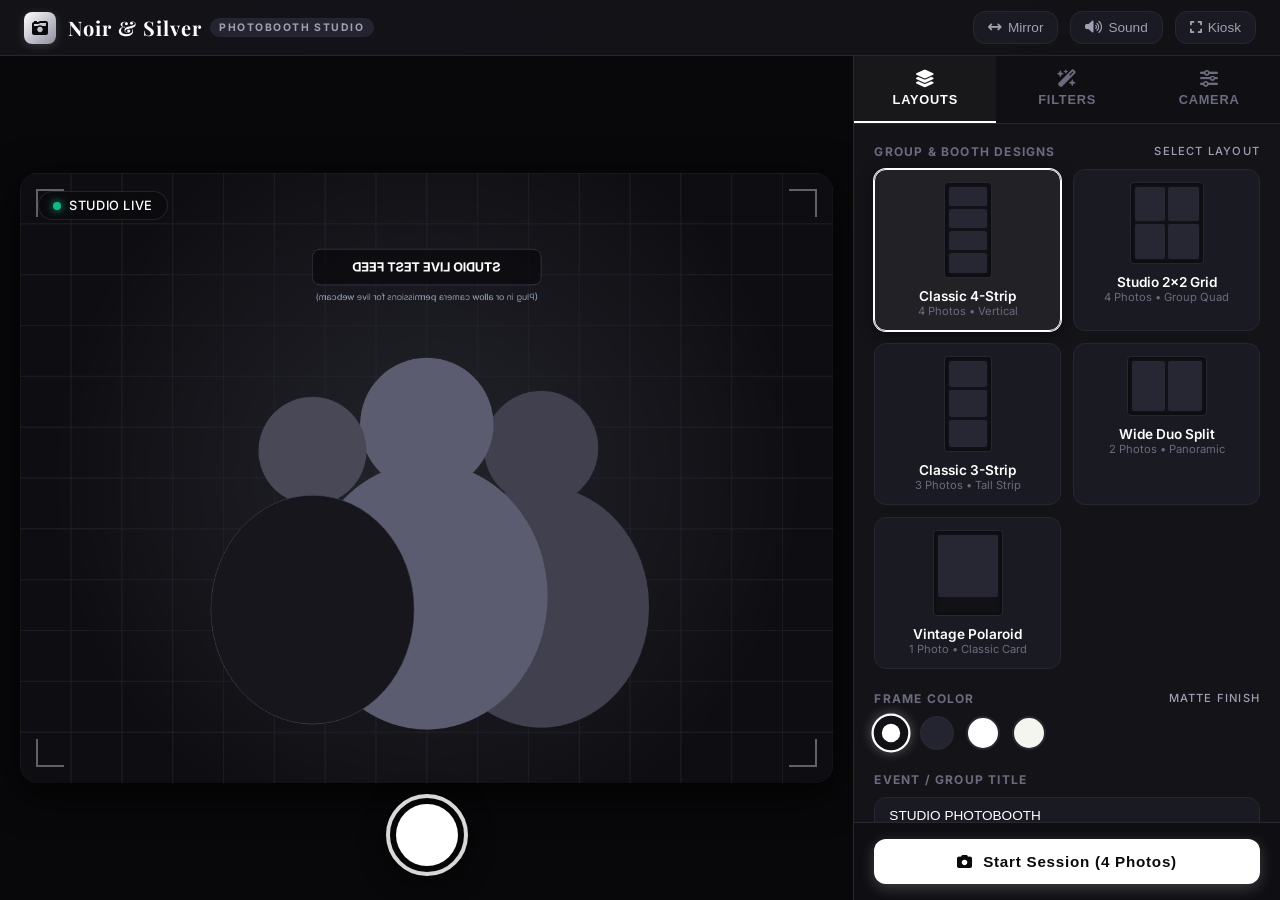
==== index.html @ 3fa431a9 "Add files via upload" ====
<!DOCTYPE html>
<html lang="en">
<head>
  <meta charset="UTF-8">
  <meta name="viewport" content="width=device-width, initial-scale=1.0, maximum-scale=1.0, user-scalable=no">
  <title>Classic Studio Photobooth</title>
  <meta name="description" content="Classic black and gray photobooth web application optimized for tablets and group photos">
  
  <!-- Google Fonts: Inter & Playfair Display -->
  <link rel="preconnect" href="https://fonts.googleapis.com">
  <link rel="preconnect" href="https://fonts.gstatic.com" crossorigin>
  <link href="https://fonts.googleapis.com/css2?family=Inter:wght@400;500;600;700&family=Playfair+Display:ital,wght@0,600;0,700;0,800;1,600;1,700&display=swap" rel="stylesheet">
  
  <!-- FontAwesome Icons -->
  <link rel="stylesheet" href="https://cdnjs.cloudflare.com/ajax/libs/font-awesome/6.5.1/css/all.min.css">
  
  <!-- Custom Stylesheet -->
  <link rel="stylesheet" href="css/style.css">
</head>
<body>

  <!-- Fullscreen Studio Flash Overlay -->
  <div id="flashLayer" class="flash-layer"></div>

  <!-- App Main Container -->
  <div class="app-container">
    
    <!-- Header Bar -->
    <header class="app-header">
      <div class="brand-wrapper">
        <div class="brand-icon">
          <i class="fa-solid fa-camera-retro"></i>
        </div>
        <div class="brand-title">
          Noir & Silver
          <span class="brand-tag">Photobooth Studio</span>
        </div>
      </div>

      <div class="header-actions">
        <button id="btnFlipCamera" class="btn-header" title="Mirror / Flip camera">
          <i class="fa-solid fa-arrows-left-right"></i>
          <span>Mirror</span>
        </button>

        <button id="btnSoundToggle" class="btn-header" title="Toggle audio feedback">
          <i class="fa-solid fa-volume-high"></i>
          <span>Sound</span>
        </button>

        <button id="btnFullscreen" class="btn-header" title="Fullscreen Kiosk Mode">
          <i class="fa-solid fa-expand"></i>
          <span>Kiosk</span>
        </button>
      </div>
    </header>

    <!-- Main Split Layout: 2/3 Camera Viewfinder, 1/3 Studio Options -->
    <main class="main-layout">
      
      <!-- LEFT SECTION (2/3): LIVE CAMERA VIEWFINDER -->
      <section class="viewfinder-section">
        <div class="viewfinder-wrapper">
          <div id="viewfinderBox" class="viewfinder-box aspect-4-3">
            
            <!-- Live WebRTC Video Stream -->
            <video id="videoStream" autoplay playsinline muted></video>

            <!-- Framing Crosshair Corners -->
            <div class="frame-corner top-left"></div>
            <div class="frame-corner top-right"></div>
            <div class="frame-corner bottom-left"></div>
            <div class="frame-corner bottom-right"></div>

            <!-- Viewfinder Header Overlay -->
            <div class="viewfinder-overlay">
              <div class="overlay-top">
                <div id="statusBadge" class="status-badge">
                  <span id="statusDot" class="status-dot"></span>
                  <span>STUDIO LIVE</span>
                </div>

                <div id="sequenceProgress" class="sequence-progress">
                  <i class="fa-solid fa-film"></i>
                  <span id="sequenceText">Photo 1 of 4</span>
                </div>
              </div>
            </div>

            <!-- Large Countdown Overlay -->
            <div id="countdownOverlay" class="countdown-overlay">
              <div id="countdownNumber" class="countdown-number">3</div>
              <div id="countdownLabel" class="countdown-label">GET READY</div>
            </div>

          </div>
        </div>

        <!-- Big Tactile Viewfinder Shutter Trigger Bar -->
        <div class="viewfinder-controls">
          <button id="btnShutter" class="btn-shutter" title="Take Photo (Spacebar)">
            <div class="btn-shutter-inner"></div>
          </button>
        </div>
      </section>

      <!-- RIGHT SECTION (1/3): CONTROLS & DESIGNS SIDEBAR -->
      <aside class="controls-sidebar">
        
        <!-- Sidebar Navigation Tabs -->
        <nav class="sidebar-tabs">
          <button class="tab-btn active" data-tab="tabLayouts">
            <i class="fa-solid fa-layer-group"></i>
            <span>Layouts</span>
          </button>
          <button class="tab-btn" data-tab="tabFilters">
            <i class="fa-solid fa-wand-magic-sparkles"></i>
            <span>Filters</span>
          </button>
          <button class="tab-btn" data-tab="tabCamera">
            <i class="fa-solid fa-sliders"></i>
            <span>Camera</span>
          </button>
        </nav>

        <!-- Sidebar Tab Panes -->
        <div class="sidebar-content">
          
          <!-- TAB 1: GROUP LAYOUTS & DESIGNS -->
          <div id="tabLayouts" class="tab-pane active">
            
            <div class="control-group">
              <div class="control-title">
                <span>Group & Booth Designs</span>
                <span class="badge">Select Layout</span>
              </div>
              
              <div class="template-card-grid">
                
                <!-- Classic 4-Strip -->
                <div class="template-card selected" data-template="strip-4">
                  <div class="template-wireframe wireframe-strip-4">
                    <div class="wireframe-slot"></div>
                    <div class="wireframe-slot"></div>
                    <div class="wireframe-slot"></div>
                    <div class="wireframe-slot"></div>
                  </div>
                  <div class="template-info">
                    <div class="template-name">Classic 4-Strip</div>
                    <div class="template-shots">4 Photos • Vertical</div>
                  </div>
                </div>

                <!-- 2x2 Quad Grid (Great for Groups) -->
                <div class="template-card" data-template="grid-2x2">
                  <div class="template-wireframe wireframe-grid-2x2">
                    <div class="wireframe-slot"></div>
                    <div class="wireframe-slot"></div>
                    <div class="wireframe-slot"></div>
                    <div class="wireframe-slot"></div>
                  </div>
                  <div class="template-info">
                    <div class="template-name">Studio 2×2 Grid</div>
                    <div class="template-shots">4 Photos • Group Quad</div>
                  </div>
                </div>

                <!-- Minimal 3-Strip -->
                <div class="template-card" data-template="strip-3">
                  <div class="template-wireframe wireframe-strip-3">
                    <div class="wireframe-slot"></div>
                    <div class="wireframe-slot"></div>
                    <div class="wireframe-slot"></div>
                  </div>
                  <div class="template-info">
                    <div class="template-name">Classic 3-Strip</div>
                    <div class="template-shots">3 Photos • Tall Strip</div>
                  </div>
                </div>

                <!-- Wide Duo Split -->
                <div class="template-card" data-template="wide-duo">
                  <div class="template-wireframe wireframe-duo">
                    <div class="wireframe-slot"></div>
                    <div class="wireframe-slot"></div>
                  </div>
                  <div class="template-info">
                    <div class="template-name">Wide Duo Split</div>
                    <div class="template-shots">2 Photos • Panoramic</div>
                  </div>
                </div>

                <!-- Vintage Polaroid -->
                <div class="template-card" data-template="polaroid">
                  <div class="template-wireframe wireframe-polaroid">
                    <div class="wireframe-slot"></div>
                  </div>
                  <div class="template-info">
                    <div class="template-name">Vintage Polaroid</div>
                    <div class="template-shots">1 Photo • Classic Card</div>
                  </div>
                </div>

              </div>
            </div>

            <!-- Frame Customization -->
            <div class="control-group">
              <div class="control-title">
                <span>Frame Color</span>
                <span class="badge">Matte Finish</span>
              </div>
              <div class="color-picker-row">
                <div class="color-option selected" data-color="#111116" style="background: #111116;" title="Obsidian Black"></div>
                <div class="color-option" data-color="#242430" style="background: #242430;" title="Slate Graphite"></div>
                <div class="color-option" data-color="#ffffff" style="background: #ffffff;" title="Pure Studio White"></div>
                <div class="color-option" data-color="#f5f5f0" style="background: #f5f5f0;" title="Classic Ivory Cream"></div>
              </div>
            </div>

            <!-- Custom Event Branding Text -->
            <div class="control-group">
              <div class="control-title">
                <span>Event / Group Title</span>
              </div>
              <input type="text" id="customEventText" class="custom-input" value="STUDIO PHOTOBOOTH" placeholder="e.g. Birthday Bash 2026, Friends Forever">
            </div>

          </div>

          <!-- TAB 2: FILTERS & EFFECTS -->
          <div id="tabFilters" class="tab-pane">
            
            <div class="control-group">
              <div class="control-title">
                <span>Studio Color Grading</span>
                <span class="badge">Live & Final</span>
              </div>

              <div class="filter-grid">
                
                <div class="filter-item selected" data-filter="normal">
                  <div class="filter-swatch swatch-normal"></div>
                  <span class="filter-name">Natural</span>
                </div>

                <div class="filter-item" data-filter="noir">
                  <div class="filter-swatch swatch-noir"></div>
                  <span class="filter-name">Noir B&W</span>
                </div>

                <div class="filter-item" data-filter="sepia">
                  <div class="filter-swatch swatch-sepia"></div>
                  <span class="filter-name">Vintage</span>
                </div>

                <div class="filter-item" data-filter="velvet">
                  <div class="filter-swatch swatch-velvet"></div>
                  <span class="filter-name">Velvet Mono</span>
                </div>

                <div class="filter-item" data-filter="warm">
                  <div class="filter-swatch swatch-warm"></div>
                  <span class="filter-name">Warm Glow</span>
                </div>

                <div class="filter-item" data-filter="cool">
                  <div class="filter-swatch swatch-cool"></div>
                  <span class="filter-name">Cyber Chill</span>
                </div>

              </div>
            </div>

          </div>

          <!-- TAB 3: CAMERA, SIZES & TIMER -->
          <div id="tabCamera" class="tab-pane">
            
            <!-- Camera Device Selection -->
            <div class="control-group">
              <div class="control-title">
                <span>Camera Device</span>
                <i class="fa-solid fa-video"></i>
              </div>
              <div class="select-wrapper">
                <select id="cameraSelect" class="custom-select">
                  <option value="">Detecting cameras...</option>
                </select>
                <i class="fa-solid fa-chevron-down select-arrow"></i>
              </div>
            </div>

            <!-- Aspect Ratio Preset (Sizes) -->
            <div class="control-group">
              <div class="control-title">
                <span>Camera Frame Size</span>
                <span class="badge">Aspect Ratio</span>
              </div>
              <div class="option-grid cols-4">
                <button class="btn-option selected" data-aspect="4/3">
                  <strong>4:3</strong>
                  <span style="font-size: 0.65rem;">Classic</span>
                </button>
                <button class="btn-option" data-aspect="16/9">
                  <strong>16:9</strong>
                  <span style="font-size: 0.65rem;">Widescreen</span>
                </button>
                <button class="btn-option" data-aspect="1/1">
                  <strong>1:1</strong>
                  <span style="font-size: 0.65rem;">Square</span>
                </button>
                <button class="btn-option" data-aspect="3/2">
                  <strong>3:2</strong>
                  <span style="font-size: 0.65rem;">Photo</span>
                </button>
              </div>
            </div>

            <!-- Countdown Timer Duration -->
            <div class="control-group">
              <div class="control-title">
                <span>Countdown Counter</span>
                <i class="fa-regular fa-clock"></i>
              </div>
              <div class="option-grid cols-4">
                <button class="btn-option" data-timer="0">Off</button>
                <button class="btn-option selected" data-timer="3">3s</button>
                <button class="btn-option" data-timer="5">5s</button>
                <button class="btn-option" data-timer="10">10s</button>
              </div>
            </div>

          </div>

        </div>

        <!-- Sidebar Bottom Shutter Action -->
        <footer class="sidebar-footer">
          <button id="btnStartSession" class="btn-start-session">
            <i class="fa-solid fa-camera"></i>
            <span>Start Session (4 Photos)</span>
          </button>
        </footer>

      </aside>

    </main>

  </div>

  <!-- RESULT & COMPOSITE PREVIEW MODAL -->
  <div id="resultModal" class="modal-backdrop">
    <div class="result-modal">
      
      <!-- Left Panel: Final Rendered Composite Canvas -->
      <div class="result-preview-panel">
        <canvas id="compositeCanvas"></canvas>
      </div>

      <!-- Right Panel: Download, Print & Retake Controls -->
      <div class="result-actions-panel">
        
        <div>
          <div class="result-header">
            <div>
              <h2 class="result-title">Studio Print</h2>
              <p class="result-subtitle">High-resolution group photobooth composite</p>
            </div>
            <button id="btnCloseModal" class="btn-close-modal" title="Close Preview">
              <i class="fa-solid fa-xmark"></i>
            </button>
          </div>

          <div class="result-quick-tweaks">
            <p style="font-size: 0.8rem; color: var(--text-muted); text-transform: uppercase; letter-spacing: 0.05em; font-weight: 600;">Quick Adjustments</p>
            <p style="font-size: 0.85rem; color: var(--text-secondary);">
              You can click any filter or frame color in the sidebar tabs to re-color your strip instantly before printing or downloading!
            </p>
          </div>
        </div>

        <div class="result-buttons">
          <button id="btnPrintPhoto" class="btn-primary-action">
            <i class="fa-solid fa-print"></i>
            <span>Print Photo Strip</span>
          </button>

          <button id="btnDownloadPng" class="btn-secondary-action">
            <i class="fa-solid fa-download"></i>
            <span>Save High-Res PNG</span>
          </button>

          <button id="btnDownloadJpg" class="btn-secondary-action">
            <i class="fa-regular fa-image"></i>
            <span>Save JPEG</span>
          </button>

          <button id="btnRetakeAll" class="btn-secondary-action btn-retake">
            <i class="fa-solid fa-arrow-rotate-left"></i>
            <span>Retake Session</span>
          </button>
        </div>

      </div>

    </div>
  </div>

  <!-- Application Logic Scripts -->
  <script src="js/audio.js"></script>
  <script src="js/camera.js"></script>
  <script src="js/templates.js"></script>
  <script src="js/app.js"></script>
</body>
</html>
---- css/style.css ----
/* ==========================================================================
   CLASSIC STUDIO PHOTOBOOTH - STYLESHEET
   Aesthetic: Classic Obsidian Black, Slate Gray & Crisp White Typography
   Optimized for Tablets (Landscape) & Desktop
   ========================================================================== */

:root {
  /* Color Palette */
  --bg-main: #0a0a0d;
  --bg-surface: #131318;
  --bg-surface-elevated: #1a1a22;
  --bg-surface-active: #242430;
  --border-subtle: #272733;
  --border-active: #505066;
  --border-focus: #8e8ea0;
  
  --text-primary: #ffffff;
  --text-secondary: #a0a0b2;
  --text-muted: #6b6b7e;
  
  --accent-white: #ffffff;
  --accent-gray: #71717a;
  --accent-silver: #d4d4d8;
  --accent-red: #ef4444;
  --accent-gold: #eab308;
  
  /* Layout variables */
  --sidebar-width: 380px;
  --header-height: 56px;
  --border-radius-sm: 8px;
  --border-radius-md: 12px;
  --border-radius-lg: 18px;
  --border-radius-full: 9999px;
  
  /* Transitions */
  --transition-fast: 0.15s ease;
  --transition-normal: 0.25s cubic-bezier(0.4, 0, 0.2, 1);
  --shadow-subtle: 0 4px 20px rgba(0, 0, 0, 0.4);
  --shadow-elevated: 0 8px 30px rgba(0, 0, 0, 0.7);
}

* {
  box-sizing: border-box;
  margin: 0;
  padding: 0;
  -webkit-tap-highlight-color: transparent;
  user-select: none;
}

html, body {
  width: 100%;
  height: 100%;
  overflow: hidden;
  background-color: var(--bg-main);
  color: var(--text-primary);
  font-family: 'Inter', -apple-system, BlinkMacSystemFont, "Segoe UI", Roboto, sans-serif;
  -webkit-font-smoothing: antialiased;
}

/* App Container */
.app-container {
  display: flex;
  flex-direction: column;
  width: 100vw;
  height: 100vh;
  background: radial-gradient(circle at 30% 20%, #15151e 0%, #0a0a0d 100%);
  position: relative;
}

/* Top App Header */
.app-header {
  height: var(--header-height);
  padding: 0 24px;
  display: flex;
  align-items: center;
  justify-content: space-between;
  border-bottom: 1px solid var(--border-subtle);
  background: rgba(19, 19, 24, 0.85);
  backdrop-filter: blur(12px);
  z-index: 20;
}

.brand-wrapper {
  display: flex;
  align-items: center;
  gap: 12px;
}

.brand-icon {
  width: 32px;
  height: 32px;
  border-radius: 8px;
  background: linear-gradient(135deg, #ffffff, #8e8ea0);
  display: flex;
  align-items: center;
  justify-content: center;
  color: #0a0a0d;
  box-shadow: 0 2px 10px rgba(255, 255, 255, 0.15);
}

.brand-title {
  font-family: 'Playfair Display', Georgia, serif;
  font-size: 1.25rem;
  font-weight: 700;
  letter-spacing: 0.05em;
  color: #ffffff;
  display: flex;
  align-items: center;
  gap: 8px;
}

.brand-tag {
  font-family: 'Inter', sans-serif;
  font-size: 0.65rem;
  text-transform: uppercase;
  letter-spacing: 0.15em;
  padding: 2px 8px;
  border-radius: var(--border-radius-full);
  background: var(--bg-surface-active);
  color: var(--text-secondary);
  border: 1px solid var(--border-subtle);
}

.header-actions {
  display: flex;
  align-items: center;
  gap: 12px;
}

.btn-header {
  background: var(--bg-surface-elevated);
  border: 1px solid var(--border-subtle);
  color: var(--text-secondary);
  padding: 8px 14px;
  border-radius: var(--border-radius-md);
  font-size: 0.85rem;
  cursor: pointer;
  display: flex;
  align-items: center;
  gap: 6px;
  transition: all var(--transition-fast);
}

.btn-header:hover {
  background: var(--bg-surface-active);
  color: var(--text-primary);
  border-color: var(--border-active);
}

/* Main Split View: 2/3 Left Camera Viewport, 1/3 Right Controls */
.main-layout {
  flex: 1;
  display: grid;
  grid-template-columns: 2fr 1fr;
  height: calc(100vh - var(--header-height));
  overflow: hidden;
  position: relative;
}

/* ==========================================================================
   LEFT: CAMERA VIEWFINDER (2/3 of Screen)
   ========================================================================== */
.viewfinder-section {
  position: relative;
  display: flex;
  flex-direction: column;
  align-items: center;
  justify-content: center;
  padding: 20px;
  overflow: hidden;
  background: #08080a;
}

.viewfinder-wrapper {
  position: relative;
  width: 100%;
  height: 100%;
  max-width: 100%;
  max-height: 100%;
  display: flex;
  align-items: center;
  justify-content: center;
}

.viewfinder-box {
  position: relative;
  border-radius: var(--border-radius-lg);
  overflow: hidden;
  background: #000000;
  box-shadow: 0 10px 40px rgba(0, 0, 0, 0.8), inset 0 0 0 1px var(--border-subtle);
  display: flex;
  align-items: center;
  justify-content: center;
  transition: aspect-ratio var(--transition-normal);
  aspect-ratio: 4 / 3;
  max-width: 100%;
  max-height: 100%;
}

/* Aspect ratio modifier classes */
.viewfinder-box.aspect-4-3 { aspect-ratio: 4 / 3; }
.viewfinder-box.aspect-16-9 { aspect-ratio: 16 / 9; }
.viewfinder-box.aspect-1-1 { aspect-ratio: 1 / 1; }
.viewfinder-box.aspect-3-2 { aspect-ratio: 3 / 2; }

#videoStream {
  width: 100%;
  height: 100%;
  object-fit: cover;
  display: block;
  transform: scaleX(-1); /* Default mirrored for natural selfie/booth UX */
  transition: filter 0.2s ease;
}

#videoStream.unmirrored {
  transform: scaleX(1);
}

/* Viewfinder Overlay Elements */
.viewfinder-overlay {
  position: absolute;
  inset: 0;
  pointer-events: none;
  display: flex;
  flex-direction: column;
  justify-content: space-between;
  padding: 18px;
}

.overlay-top {
  display: flex;
  justify-content: space-between;
  align-items: center;
  z-index: 5;
}

.status-badge {
  display: flex;
  align-items: center;
  gap: 8px;
  background: rgba(10, 10, 14, 0.7);
  backdrop-filter: blur(8px);
  padding: 6px 14px;
  border-radius: var(--border-radius-full);
  border: 1px solid rgba(255, 255, 255, 0.1);
  font-size: 0.8rem;
  font-weight: 500;
  letter-spacing: 0.05em;
}

.status-dot {
  width: 8px;
  height: 8px;
  border-radius: 50%;
  background: #10b981;
  box-shadow: 0 0 8px #10b981;
}

.status-dot.recording {
  background: var(--accent-red);
  box-shadow: 0 0 10px var(--accent-red);
  animation: pulseRecording 1.2s infinite;
}

.sequence-progress {
  display: none;
  align-items: center;
  gap: 6px;
  background: rgba(19, 19, 24, 0.85);
  backdrop-filter: blur(8px);
  padding: 6px 14px;
  border-radius: var(--border-radius-full);
  border: 1px solid var(--border-subtle);
  font-size: 0.85rem;
  font-weight: 600;
  color: var(--accent-silver);
}

.sequence-progress.active {
  display: flex;
}

/* Framing Target Corners */
.frame-corner {
  position: absolute;
  width: 28px;
  height: 28px;
  border-color: rgba(255, 255, 255, 0.35);
  border-style: solid;
  pointer-events: none;
}
.frame-corner.top-left { top: 16px; left: 16px; border-width: 2px 0 0 2px; }
.frame-corner.top-right { top: 16px; right: 16px; border-width: 2px 2px 0 0; }
.frame-corner.bottom-left { bottom: 16px; left: 16px; border-width: 0 0 2px 2px; }
.frame-corner.bottom-right { bottom: 16px; right: 16px; border-width: 0 2px 2px 0; }

/* Large Countdown Display */
.countdown-overlay {
  position: absolute;
  inset: 0;
  display: flex;
  flex-direction: column;
  align-items: center;
  justify-content: center;
  pointer-events: none;
  opacity: 0;
  transition: opacity 0.2s ease;
  z-index: 10;
}

.countdown-overlay.visible {
  opacity: 1;
}

.countdown-number {
  font-family: 'Playfair Display', Georgia, serif;
  font-size: 9rem;
  font-weight: 800;
  color: #ffffff;
  text-shadow: 0 0 30px rgba(0, 0, 0, 0.8), 0 0 60px rgba(255, 255, 255, 0.4);
  animation: countdownPulse 0.9s cubic-bezier(0.18, 0.89, 0.32, 1.28) infinite;
}

.countdown-label {
  font-size: 1.2rem;
  text-transform: uppercase;
  letter-spacing: 0.3em;
  color: var(--accent-silver);
  margin-top: -10px;
  text-shadow: 0 2px 10px rgba(0, 0, 0, 0.8);
}

/* Flash Effect */
.flash-layer {
  position: fixed;
  inset: 0;
  background: #ffffff;
  opacity: 0;
  pointer-events: none;
  z-index: 999;
}

.flash-layer.trigger {
  animation: studioFlash 0.4s ease-out;
}

/* Bottom Viewfinder Control Bar */
.viewfinder-controls {
  position: absolute;
  bottom: 24px;
  display: flex;
  align-items: center;
  gap: 20px;
  z-index: 15;
}

/* Big Tactile Shutter Button */
.btn-shutter {
  width: 82px;
  height: 82px;
  border-radius: 50%;
  background: transparent;
  border: 4px solid rgba(255, 255, 255, 0.85);
  padding: 6px;
  cursor: pointer;
  position: relative;
  transition: transform 0.15s ease, border-color 0.2s ease;
  display: flex;
  align-items: center;
  justify-content: center;
  box-shadow: 0 6px 24px rgba(0, 0, 0, 0.6);
}

.btn-shutter-inner {
  width: 100%;
  height: 100%;
  border-radius: 50%;
  background: #ffffff;
  transition: transform 0.15s ease, background 0.2s ease;
  box-shadow: 0 2px 8px rgba(0, 0, 0, 0.2);
}

.btn-shutter:hover {
  transform: scale(1.05);
  border-color: #ffffff;
}

.btn-shutter:active {
  transform: scale(0.95);
}

.btn-shutter:active .btn-shutter-inner {
  transform: scale(0.88);
  background: #e4e4e7;
}

.btn-shutter:disabled {
  opacity: 0.4;
  cursor: not-allowed;
  pointer-events: none;
}

/* Quick Viewfinder Action Icons */
.btn-viewfinder-action {
  width: 46px;
  height: 46px;
  border-radius: 50%;
  background: rgba(19, 19, 24, 0.85);
  backdrop-filter: blur(10px);
  border: 1px solid var(--border-subtle);
  color: var(--text-primary);
  display: flex;
  align-items: center;
  justify-content: center;
  cursor: pointer;
  transition: all var(--transition-fast);
  box-shadow: var(--shadow-subtle);
}

.btn-viewfinder-action:hover {
  background: var(--bg-surface-active);
  border-color: var(--border-active);
  transform: translateY(-2px);
}

.btn-viewfinder-action.active {
  background: #ffffff;
  color: #0a0a0d;
}

/* ==========================================================================
   RIGHT: STUDIO CONTROLS SIDEBAR (1/3 of Screen)
   ========================================================================== */
.controls-sidebar {
  border-left: 1px solid var(--border-subtle);
  background: var(--bg-surface);
  display: flex;
  flex-direction: column;
  height: 100%;
  overflow: hidden;
}

/* Sidebar Navigation Tabs */
.sidebar-tabs {
  display: flex;
  border-bottom: 1px solid var(--border-subtle);
  background: rgba(14, 14, 18, 0.6);
  flex-shrink: 0;
}

.tab-btn {
  flex: 1;
  padding: 14px 6px;
  background: transparent;
  border: none;
  border-bottom: 2px solid transparent;
  color: var(--text-muted);
  font-size: 0.8rem;
  font-weight: 600;
  text-transform: uppercase;
  letter-spacing: 0.06em;
  cursor: pointer;
  display: flex;
  flex-direction: column;
  align-items: center;
  gap: 4px;
  transition: all var(--transition-fast);
}

.tab-btn i {
  font-size: 1.1rem;
}

.tab-btn:hover {
  color: var(--text-secondary);
}

.tab-btn.active {
  color: #ffffff;
  border-bottom-color: #ffffff;
  background: rgba(255, 255, 255, 0.03);
}

/* Tab Content Scrollable Area */
.sidebar-content {
  flex: 1;
  overflow-y: auto;
  overflow-x: hidden;
  padding: 20px;
  -webkit-overflow-scrolling: touch;
}

.sidebar-content::-webkit-scrollbar {
  width: 5px;
}
.sidebar-content::-webkit-scrollbar-track {
  background: transparent;
}
.sidebar-content::-webkit-scrollbar-thumb {
  background: var(--border-subtle);
  border-radius: var(--border-radius-full);
}

.tab-pane {
  display: none;
  flex-direction: column;
  gap: 22px;
}

.tab-pane.active {
  display: flex;
}

/* Control Sections */
.control-group {
  display: flex;
  flex-direction: column;
  gap: 10px;
}

.control-title {
  font-size: 0.75rem;
  font-weight: 700;
  text-transform: uppercase;
  letter-spacing: 0.1em;
  color: var(--text-muted);
  display: flex;
  align-items: center;
  justify-content: space-between;
}

.control-title span.badge {
  color: var(--text-secondary);
  font-weight: 500;
  font-size: 0.7rem;
}

/* Custom Select Dropdowns */
.select-wrapper {
  position: relative;
}

.custom-select {
  width: 100%;
  appearance: none;
  background: var(--bg-surface-elevated);
  border: 1px solid var(--border-subtle);
  color: var(--text-primary);
  padding: 12px 16px;
  border-radius: var(--border-radius-md);
  font-size: 0.9rem;
  outline: none;
  cursor: pointer;
  transition: all var(--transition-fast);
}

.custom-select:focus {
  border-color: var(--border-focus);
}

.select-arrow {
  position: absolute;
  right: 14px;
  top: 50%;
  transform: translateY(-50%);
  pointer-events: none;
  color: var(--text-muted);
}

/* Option Button Grids (Pill / Card Selectors) */
.option-grid {
  display: grid;
  gap: 8px;
}

.option-grid.cols-2 { grid-template-columns: repeat(2, 1fr); }
.option-grid.cols-3 { grid-template-columns: repeat(3, 1fr); }
.option-grid.cols-4 { grid-template-columns: repeat(4, 1fr); }

.btn-option {
  background: var(--bg-surface-elevated);
  border: 1px solid var(--border-subtle);
  color: var(--text-secondary);
  padding: 10px 8px;
  border-radius: var(--border-radius-md);
  font-size: 0.85rem;
  font-weight: 500;
  cursor: pointer;
  display: flex;
  flex-direction: column;
  align-items: center;
  justify-content: center;
  gap: 4px;
  transition: all var(--transition-fast);
  text-align: center;
}

.btn-option:hover {
  background: var(--bg-surface-active);
  color: var(--text-primary);
  border-color: var(--border-active);
}

.btn-option.selected {
  background: #ffffff;
  color: #0a0a0d;
  border-color: #ffffff;
  font-weight: 600;
  box-shadow: 0 2px 10px rgba(255, 255, 255, 0.15);
}

/* Layout Design Cards (Group Photobooth Templates) */
.template-card-grid {
  display: grid;
  grid-template-columns: repeat(2, 1fr);
  gap: 12px;
}

.template-card {
  background: var(--bg-surface-elevated);
  border: 1px solid var(--border-subtle);
  border-radius: var(--border-radius-md);
  padding: 12px;
  cursor: pointer;
  display: flex;
  flex-direction: column;
  align-items: center;
  gap: 10px;
  transition: all var(--transition-fast);
  position: relative;
}

.template-card:hover {
  background: var(--bg-surface-active);
  border-color: var(--border-active);
  transform: translateY(-2px);
}

.template-card.selected {
  border-color: #ffffff;
  background: rgba(255, 255, 255, 0.06);
  box-shadow: 0 0 0 1px #ffffff, 0 4px 16px rgba(0, 0, 0, 0.4);
}

/* Template Miniature Wireframe Preview */
.template-wireframe {
  width: 72px;
  height: 90px;
  background: #111116;
  border: 1px solid var(--border-subtle);
  border-radius: 4px;
  padding: 4px;
  display: flex;
  flex-direction: column;
  gap: 3px;
  box-shadow: inset 0 0 5px rgba(0,0,0,0.5);
}

.wireframe-slot {
  background: #272733;
  border-radius: 2px;
  flex: 1;
}

/* Strip-4 Wireframe */
.wireframe-strip-4 {
  width: 48px;
  height: 96px;
}

/* Strip-3 Wireframe */
.wireframe-strip-3 {
  width: 48px;
  height: 96px;
}

/* 2x2 Grid Wireframe */
.wireframe-grid-2x2 {
  width: 74px;
  height: 82px;
  display: grid;
  grid-template-columns: 1fr 1fr;
  grid-template-rows: 1fr 1fr;
  gap: 3px;
}

/* Polaroid Wireframe */
.wireframe-polaroid {
  width: 70px;
  height: 86px;
  padding-bottom: 18px;
}

/* Duo Split Wireframe */
.wireframe-duo {
  width: 80px;
  height: 60px;
  display: flex;
  flex-direction: row;
  gap: 3px;
}

.template-info {
  text-align: center;
}

.template-name {
  font-size: 0.85rem;
  font-weight: 600;
  color: var(--text-primary);
}

.template-shots {
  font-size: 0.7rem;
  color: var(--text-muted);
}

/* Studio Filter Thumbnails */
.filter-grid {
  display: grid;
  grid-template-columns: repeat(3, 1fr);
  gap: 10px;
}

.filter-item {
  background: var(--bg-surface-elevated);
  border: 1px solid var(--border-subtle);
  border-radius: var(--border-radius-md);
  padding: 8px 6px;
  cursor: pointer;
  display: flex;
  flex-direction: column;
  align-items: center;
  gap: 6px;
  transition: all var(--transition-fast);
}

.filter-item:hover {
  background: var(--bg-surface-active);
  border-color: var(--border-active);
}

.filter-item.selected {
  border-color: #ffffff;
  background: rgba(255, 255, 255, 0.08);
}

.filter-swatch {
  width: 36px;
  height: 36px;
  border-radius: 50%;
  border: 2px solid var(--border-subtle);
}

.filter-item.selected .filter-swatch {
  border-color: #ffffff;
}

.filter-name {
  font-size: 0.75rem;
  color: var(--text-secondary);
  font-weight: 500;
}

/* Swatch Color Gradients */
.swatch-normal { background: linear-gradient(135deg, #4b5563, #9ca3af); }
.swatch-noir { background: linear-gradient(135deg, #000000, #ffffff); }
.swatch-sepia { background: linear-gradient(135deg, #451a03, #d97706); }
.swatch-velvet { background: linear-gradient(135deg, #18181b, #71717a); }
.swatch-warm { background: linear-gradient(135deg, #7c2d12, #fb923c); }
.swatch-cool { background: linear-gradient(135deg, #0e7490, #67e8f9); }

/* Frame Color Pickers */
.color-picker-row {
  display: flex;
  gap: 12px;
  align-items: center;
}

.color-option {
  width: 34px;
  height: 34px;
  border-radius: 50%;
  cursor: pointer;
  border: 2px solid var(--border-subtle);
  transition: transform var(--transition-fast), border-color var(--transition-fast);
  position: relative;
}

.color-option:hover {
  transform: scale(1.1);
}

.color-option.selected {
  border-color: #ffffff;
  transform: scale(1.15);
  box-shadow: 0 0 10px rgba(255, 255, 255, 0.3);
}

.color-option.selected::after {
  content: '';
  position: absolute;
  inset: 7px;
  background: #ffffff;
  border-radius: 50%;
}
.color-option[data-color="#ffffff"].selected::after {
  background: #000000;
}

/* Text Input for Custom Event Branding */
.custom-input {
  width: 100%;
  background: var(--bg-surface-elevated);
  border: 1px solid var(--border-subtle);
  color: var(--text-primary);
  padding: 10px 14px;
  border-radius: var(--border-radius-md);
  font-size: 0.85rem;
  outline: none;
  transition: all var(--transition-fast);
}

.custom-input:focus {
  border-color: var(--border-focus);
}

.custom-input::placeholder {
  color: var(--text-muted);
}

/* Sidebar Footer / Start Action */
.sidebar-footer {
  padding: 16px 20px;
  border-top: 1px solid var(--border-subtle);
  background: rgba(14, 14, 18, 0.8);
  display: flex;
  flex-direction: column;
  gap: 8px;
}

.btn-start-session {
  width: 100%;
  padding: 14px;
  background: #ffffff;
  color: #0a0a0d;
  border: none;
  border-radius: var(--border-radius-md);
  font-size: 0.95rem;
  font-weight: 700;
  cursor: pointer;
  display: flex;
  align-items: center;
  justify-content: center;
  gap: 10px;
  letter-spacing: 0.05em;
  transition: all var(--transition-fast);
  box-shadow: 0 4px 15px rgba(255, 255, 255, 0.2);
}

.btn-start-session:hover {
  background: #f4f4f5;
  transform: translateY(-1px);
  box-shadow: 0 6px 20px rgba(255, 255, 255, 0.28);
}

.btn-start-session:active {
  transform: translateY(1px);
}

.btn-start-session:disabled {
  opacity: 0.5;
  cursor: not-allowed;
  pointer-events: none;
}

/* ==========================================================================
   RESULT & COMPOSITE PREVIEW MODAL
   ========================================================================== */
.modal-backdrop {
  position: fixed;
  inset: 0;
  background: rgba(8, 8, 11, 0.92);
  backdrop-filter: blur(16px);
  display: none;
  align-items: center;
  justify-content: center;
  z-index: 100;
  padding: 24px;
  opacity: 0;
  transition: opacity 0.3s ease;
}

.modal-backdrop.open {
  display: flex;
  opacity: 1;
}

.result-modal {
  background: var(--bg-surface);
  border: 1px solid var(--border-subtle);
  border-radius: var(--border-radius-lg);
  display: flex;
  width: 100%;
  max-width: 960px;
  height: 85vh;
  max-height: 800px;
  box-shadow: var(--shadow-elevated);
  overflow: hidden;
  animation: modalPop 0.3s cubic-bezier(0.18, 0.89, 0.32, 1.28);
}

.result-preview-panel {
  flex: 1.2;
  background: #000000;
  padding: 24px;
  display: flex;
  align-items: center;
  justify-content: center;
  overflow: auto;
}

#compositeCanvas {
  max-width: 100%;
  max-height: 100%;
  object-fit: contain;
  box-shadow: 0 10px 40px rgba(0, 0, 0, 0.9);
  border-radius: 4px;
}

.result-actions-panel {
  flex: 1;
  border-left: 1px solid var(--border-subtle);
  padding: 28px 24px;
  display: flex;
  flex-direction: column;
  justify-content: space-between;
  overflow-y: auto;
}

.result-header {
  display: flex;
  justify-content: space-between;
  align-items: flex-start;
}

.result-title {
  font-family: 'Playfair Display', Georgia, serif;
  font-size: 1.6rem;
  font-weight: 700;
  color: #ffffff;
}

.result-subtitle {
  font-size: 0.85rem;
  color: var(--text-secondary);
  margin-top: 4px;
}

.btn-close-modal {
  width: 36px;
  height: 36px;
  border-radius: 50%;
  background: var(--bg-surface-elevated);
  border: 1px solid var(--border-subtle);
  color: var(--text-secondary);
  cursor: pointer;
  display: flex;
  align-items: center;
  justify-content: center;
  font-size: 1rem;
  transition: all var(--transition-fast);
}

.btn-close-modal:hover {
  background: var(--bg-surface-active);
  color: #ffffff;
}

.result-quick-tweaks {
  display: flex;
  flex-direction: column;
  gap: 16px;
  margin: 20px 0;
}

.result-buttons {
  display: flex;
  flex-direction: column;
  gap: 10px;
}

.btn-primary-action {
  width: 100%;
  padding: 13px;
  background: #ffffff;
  color: #0a0a0d;
  border: none;
  border-radius: var(--border-radius-md);
  font-size: 0.95rem;
  font-weight: 700;
  cursor: pointer;
  display: flex;
  align-items: center;
  justify-content: center;
  gap: 8px;
  transition: all var(--transition-fast);
}

.btn-primary-action:hover {
  background: #e4e4e7;
}

.btn-secondary-action {
  width: 100%;
  padding: 12px;
  background: var(--bg-surface-elevated);
  border: 1px solid var(--border-subtle);
  color: var(--text-primary);
  border-radius: var(--border-radius-md);
  font-size: 0.9rem;
  font-weight: 600;
  cursor: pointer;
  display: flex;
  align-items: center;
  justify-content: center;
  gap: 8px;
  transition: all var(--transition-fast);
}

.btn-secondary-action:hover {
  background: var(--bg-surface-active);
  border-color: var(--border-active);
}

.btn-retake {
  color: #f87171;
  border-color: rgba(239, 68, 68, 0.25);
}

.btn-retake:hover {
  background: rgba(239, 68, 68, 0.1);
  border-color: #ef4444;
  color: #ffffff;
}

/* ==========================================================================
   ANIMATIONS & KEYFRAMES
   ========================================================================== */
@keyframes countdownPulse {
  0% { transform: scale(0.6); opacity: 0; }
  50% { transform: scale(1.1); opacity: 1; }
  100% { transform: scale(1); opacity: 1; }
}

@keyframes studioFlash {
  0% { opacity: 0; }
  20% { opacity: 1; }
  100% { opacity: 0; }
}

@keyframes pulseRecording {
  0%, 100% { opacity: 1; transform: scale(1); }
  50% { opacity: 0.4; transform: scale(1.2); }
}

@keyframes modalPop {
  0% { transform: scale(0.95); opacity: 0; }
  100% { transform: scale(1); opacity: 1; }
}

/* ==========================================================================
   RESPONSIVE OPTIMIZATION (Tablets & Mobile Landscape)
   ========================================================================== */
@media (max-width: 1024px) {
  .main-layout {
    grid-template-columns: 1.7fr 1fr;
  }
  :root {
    --sidebar-width: 320px;
  }
}

@media (max-width: 840px) {
  .main-layout {
    grid-template-columns: 1.5fr 1fr;
  }
}

/* Fallback if rotated to portrait on mobile */
@media (orientation: portrait) and (max-width: 768px) {
  .main-layout {
    grid-template-columns: 1fr;
    grid-template-rows: 1.3fr 1fr;
    height: auto;
    overflow-y: auto;
  }
  .viewfinder-section {
    min-height: 50vh;
  }
  .controls-sidebar {
    height: auto;
    overflow: visible;
  }
}

/* ==========================================================================
   PRINT STYLESHEET (Photo Strip / Sheet Ready)
   ========================================================================== */
@media print {
  body * {
    visibility: hidden;
  }
  #compositeCanvas, .result-preview-panel, .modal-backdrop {
    visibility: visible;
    position: fixed;
    inset: 0;
    margin: 0;
    padding: 0;
    background: transparent !important;
  }
  #compositeCanvas {
    width: 100vw !important;
    height: 100vh !important;
    object-fit: contain;
  }
}
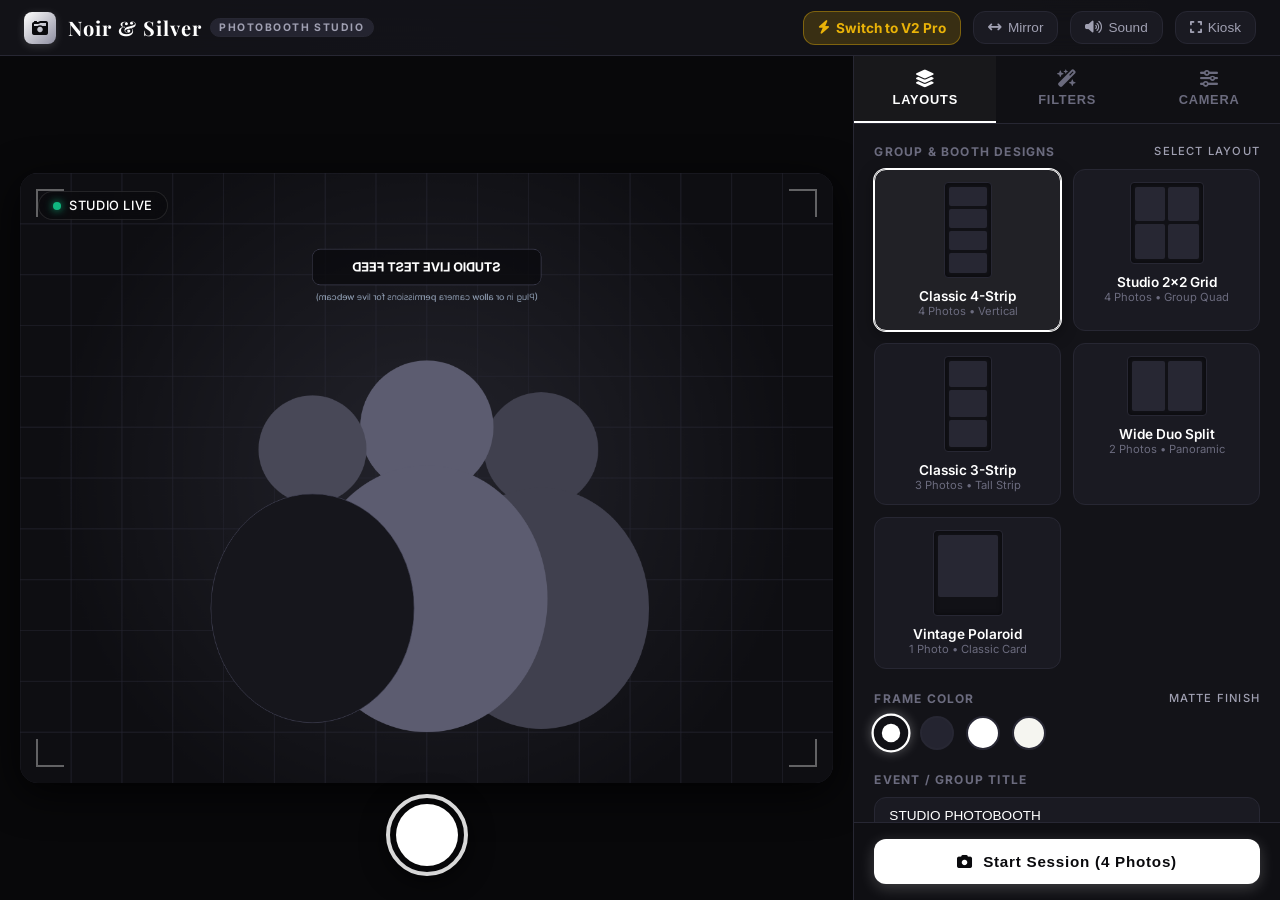
==== commit dfe3a82c: "Add files via upload" ====
--- a/index.html
+++ b/index.html
@@ -38,6 +38,11 @@
       </div>
 
       <div class="header-actions">
+        <a href="v2/" class="btn-header" style="background: rgba(234, 179, 8, 0.18); border-color: rgba(234, 179, 8, 0.4); color: #eab308; text-decoration: none; font-weight: 700;" title="Launch Massive V2 Studio Pro Upgrade">
+          <i class="fa-solid fa-bolt"></i>
+          <span>Switch to V2 Pro</span>
+        </a>
+
         <button id="btnFlipCamera" class="btn-header" title="Mirror / Flip camera">
           <i class="fa-solid fa-arrows-left-right"></i>
           <span>Mirror</span>
